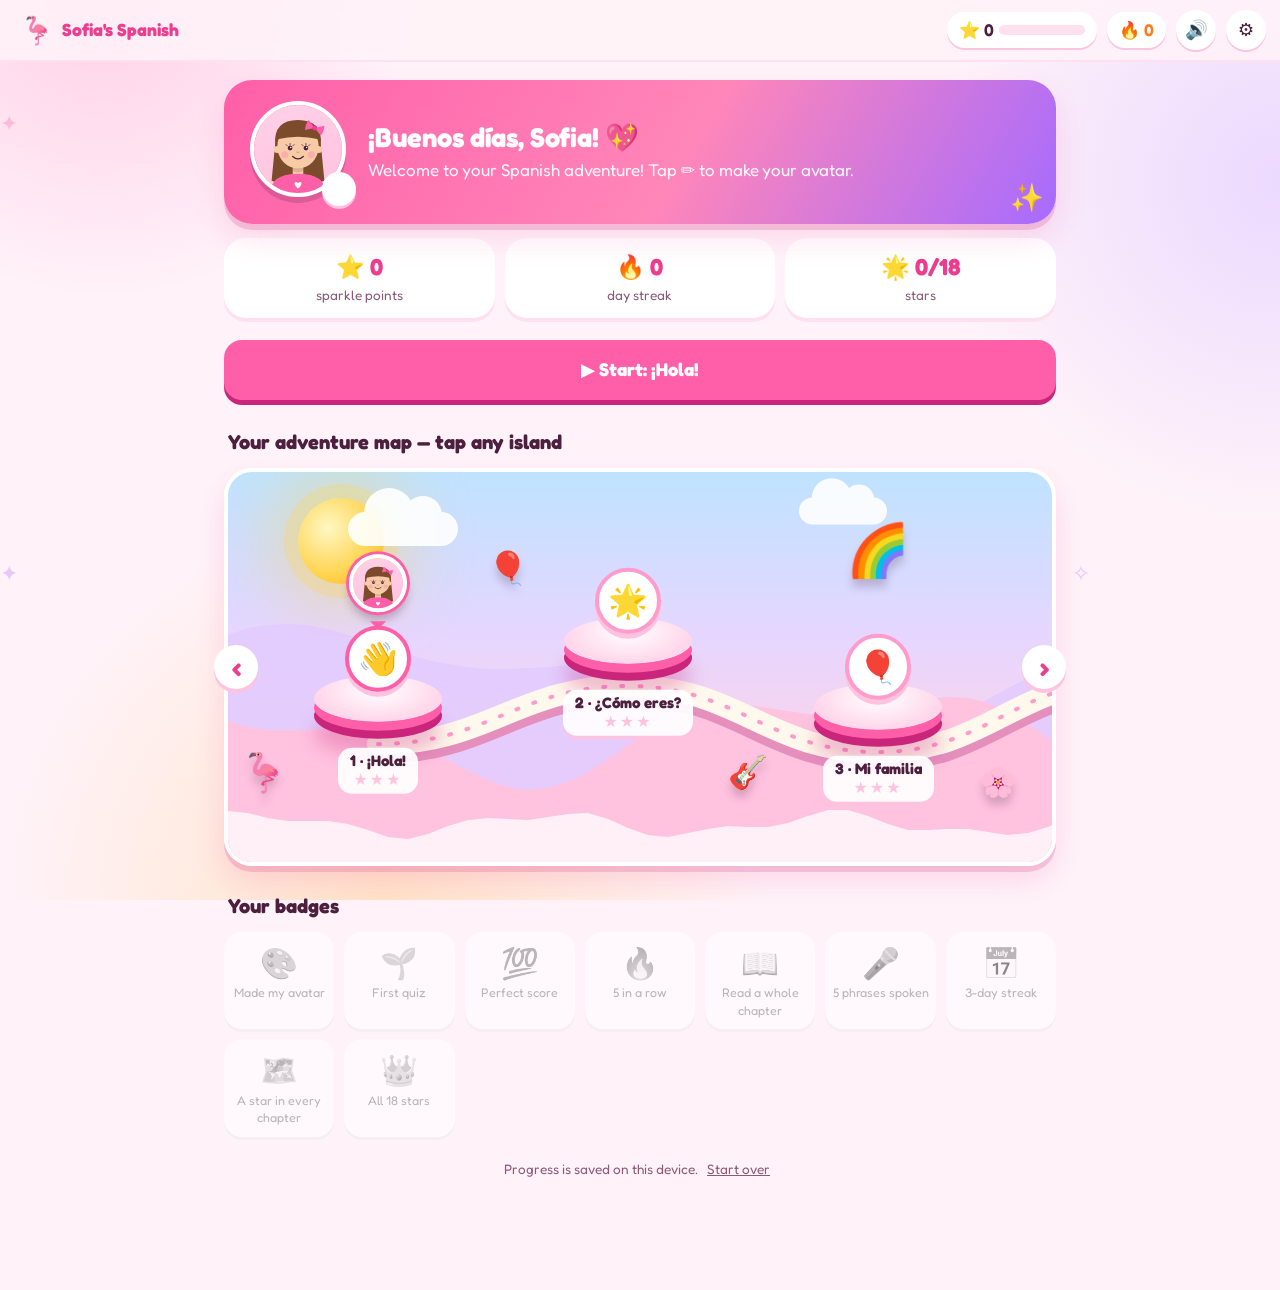
==== site/spanish/index.html @ 5ae1d6ed "Spanish practice app: lessons, quizzes, speaking practice and voice proxy A gamified beginner Spanis" ====
<!doctype html>
<html lang="en">
<head>
<meta charset="utf-8">
<meta name="viewport" content="width=device-width, initial-scale=1, viewport-fit=cover">
<meta name="theme-color" content="#ff5fa8">
<meta name="robots" content="noindex">
<title>Spanish ✨</title>
<link rel="icon" href="data:image/svg+xml,<svg xmlns='http://www.w3.org/2000/svg' viewBox='0 0 100 100'><text y='.9em' font-size='90'>🦩</text></svg>">
<link rel="preconnect" href="https://fonts.googleapis.com">
<link rel="preconnect" href="https://fonts.gstatic.com" crossorigin>
<link href="https://fonts.googleapis.com/css2?family=Fredoka:wght@400;500;600;700&display=swap" rel="stylesheet">
<link rel="stylesheet" href="styles.css?v=6">
</head>
<body>
<div class="bg" aria-hidden="true"></div>
<header id="top"></header>
<main id="app"></main>
<div id="toasts" aria-live="polite"></div>
<canvas id="fx" aria-hidden="true"></canvas>
<script src="profile.php?v=6"></script>
<script src="data.js?v=6"></script>
<script src="avatar.js?v=6"></script>
<script src="app.js?v=6"></script>
</body>
</html>
---- site/spanish/styles.css ----
:root {
  --pink-50: #fff3f9;
  --pink-100: #ffe0ef;
  --pink-200: #ffc2df;
  --pink-300: #ff9ccb;
  --pink-500: #ff5fa8;
  --pink-600: #ec3d8f;
  --pink-700: #c9257a;
  --purple: #a66bff;
  --ink: #4b1f3d;
  --ink-soft: #8a5a78;
  --green: #22b981;
  --green-bg: #dcfaee;
  --amber: #ffb020;
  --amber-bg: #fff3d6;
  --yellow: #ffd34e;
  --white: #fff;
  --shadow: 0 6px 0 rgba(201, 37, 122, .18), 0 14px 30px rgba(236, 61, 143, .16);
  --r: 22px;
}

* { box-sizing: border-box; -webkit-tap-highlight-color: transparent; }
html, body { margin: 0; }
body {
  font-family: 'Fredoka', 'Trebuchet MS', system-ui, sans-serif;
  color: var(--ink);
  background: var(--pink-50);
  min-height: 100vh;
  font-size: 17px;
  line-height: 1.4;
  overflow-x: hidden;
}
button { font: inherit; color: inherit; cursor: pointer; border: 0; background: none; }
h1, h2, h3, p { margin: 0; }

/* dreamy pink background */
.bg {
  position: fixed; inset: 0; z-index: -1;
  background:
    radial-gradient(40vmax 40vmax at 8% 0%, #ffd0e8 0%, transparent 60%),
    radial-gradient(45vmax 45vmax at 100% 20%, #ecd9ff 0%, transparent 60%),
    radial-gradient(50vmax 50vmax at 30% 100%, #ffe3c9 0%, transparent 60%),
    var(--pink-50);
}
.bg::before, .bg::after {
  content: '✦  ✧     ✦        ✧   ✦'; position: absolute; left: 0; right: 0; top: 12%;
  font-size: 22px; color: var(--pink-300); letter-spacing: 9vw; white-space: nowrap; opacity: .55;
  animation: twinkle 4s ease-in-out infinite;
}
.bg::after { top: 62%; color: var(--purple); opacity: .3; animation-delay: 2s; letter-spacing: 13vw; }
@keyframes twinkle { 50% { opacity: .15; transform: translateY(8px) scale(.96); } }

#fx { position: fixed; inset: 0; width: 100%; height: 100%; pointer-events: none; z-index: 50; }

/* header */
#top {
  position: sticky; top: 0; z-index: 20;
  display: flex; align-items: center; gap: 10px;
  padding: 10px max(14px, env(safe-area-inset-left));
  background: rgba(255, 243, 249, .86); backdrop-filter: blur(10px);
  border-bottom: 2px solid var(--pink-100);
}
.brand { display: flex; align-items: center; gap: 8px; font-weight: 700; font-size: 1.1rem; color: var(--pink-600); margin-right: auto; }
.brand .logo { font-size: 1.7rem; animation: bob 3s ease-in-out infinite; }
@keyframes bob { 50% { transform: translateY(-4px) rotate(-6deg); } }
.pill {
  display: flex; align-items: center; gap: 5px; padding: 6px 12px; border-radius: 999px;
  background: var(--white); font-weight: 600; box-shadow: 0 2px 0 var(--pink-200); white-space: nowrap;
}
.pill.flame { color: #ff7a1a; }
.pill.icon { width: 40px; height: 40px; justify-content: center; padding: 0; font-size: 1.15rem; }
.xpbar { width: 86px; height: 10px; background: var(--pink-100); border-radius: 99px; overflow: hidden; }
.xpbar i { display: block; height: 100%; background: linear-gradient(90deg, var(--pink-500), var(--purple)); border-radius: 99px; transition: width .6s cubic-bezier(.2, 1.4, .4, 1); }
@media (max-width: 520px) { .brand span.name { display: none; } .xpbar { width: 54px; } }

main { max-width: 860px; margin: 0 auto; padding: 18px 14px 110px; }
.view { animation: rise .35s ease both; }
@keyframes rise { from { opacity: 0; transform: translateY(14px); } }

/* buttons */
.btn {
  display: inline-flex; align-items: center; justify-content: center; gap: 8px;
  padding: 14px 24px; border-radius: 18px; font-weight: 700; font-size: 1.05rem;
  background: var(--pink-500); color: var(--white);
  box-shadow: 0 5px 0 var(--pink-700); transition: transform .08s, box-shadow .08s, filter .15s;
}
.btn:hover { filter: brightness(1.06); }
.btn:active { transform: translateY(4px); box-shadow: 0 1px 0 var(--pink-700); }
.btn[disabled] { background: var(--pink-200); box-shadow: 0 5px 0 var(--pink-300); cursor: not-allowed; }
.btn.ghost { background: var(--white); color: var(--pink-600); box-shadow: 0 5px 0 var(--pink-200); }
.btn.big { width: 100%; padding: 17px; font-size: 1.15rem; }
.back { font-weight: 600; color: var(--pink-600); padding: 8px 4px; }

/* home */
.hero {
  display: flex; align-items: center; gap: 16px; padding: 20px; border-radius: 28px; color: var(--white);
  background: linear-gradient(120deg, var(--pink-500), #ff86b9 55%, var(--purple));
  box-shadow: var(--shadow); position: relative; overflow: hidden;
}
.hero::after { content: '✨'; position: absolute; right: 12px; bottom: 8px; font-size: 1.7rem; animation: twinkle 2.4s infinite; }
.hero .mascot { font-size: 4.2rem; animation: bob 3s ease-in-out infinite; flex: none; }
.hero h1 { font-size: 1.7rem; line-height: 1.15; }
.hero p { opacity: .95; margin-top: 4px; }
.stats { display: grid; grid-template-columns: repeat(3, 1fr); gap: 10px; margin: 14px 0 22px; }
.stat { background: var(--white); border-radius: var(--r); padding: 12px; text-align: center; box-shadow: 0 4px 0 var(--pink-100); }
.stat b { display: block; font-size: 1.45rem; color: var(--pink-600); }
.stat span { font-size: .85rem; color: var(--ink-soft); }
h2.sec { font-size: 1.25rem; margin: 6px 4px 12px; }

.chapters { display: grid; grid-template-columns: repeat(auto-fill, minmax(240px, 1fr)); gap: 14px; }
.chap {
  text-align: left; background: var(--white); border-radius: 26px; padding: 16px; box-shadow: var(--shadow);
  display: grid; grid-template-columns: auto 1fr; gap: 4px 14px; align-items: center;
  transition: transform .15s; position: relative;
}
.chap:hover { transform: translateY(-4px) rotate(-.6deg); }
.chap .em {
  grid-row: span 2; width: 62px; height: 62px; border-radius: 20px; display: grid; place-items: center; font-size: 2rem;
  background: linear-gradient(140deg, var(--pink-100), #f0e2ff);
}
.chap .num { font-size: .78rem; font-weight: 700; color: var(--pink-500); text-transform: uppercase; letter-spacing: .06em; }
.chap h3 { font-size: 1.2rem; line-height: 1.15; }
.chap .sub { grid-column: 1 / -1; color: var(--ink-soft); font-size: .92rem; margin-top: 6px; }
.chap .meta { grid-column: 1 / -1; display: flex; align-items: center; gap: 10px; margin-top: 8px; }
.stars { letter-spacing: 2px; font-size: 1.15rem; color: var(--pink-200); }
.stars .on { color: var(--yellow); text-shadow: 0 1px 0 #d99a00; }
.prog { flex: 1; height: 9px; background: var(--pink-100); border-radius: 99px; overflow: hidden; }
.prog i { display: block; height: 100%; background: linear-gradient(90deg, var(--pink-300), var(--pink-500)); border-radius: 99px; }
.chap .done { position: absolute; top: -8px; right: -6px; font-size: 1.6rem; transform: rotate(14deg); }

.badges { display: grid; grid-template-columns: repeat(auto-fill, minmax(96px, 1fr)); gap: 10px; margin-top: 10px; }
.badge { background: var(--white); border-radius: 18px; padding: 10px 6px; text-align: center; font-size: .78rem; color: var(--ink-soft); box-shadow: 0 3px 0 var(--pink-100); }
.badge b { display: block; font-size: 1.9rem; }
.badge.locked { opacity: .45; filter: grayscale(1); }
.note { margin-top: 22px; font-size: .85rem; color: var(--ink-soft); text-align: center; }
.note button { text-decoration: underline; color: inherit; }

/* chapter */
.chead { display: flex; align-items: center; gap: 12px; margin: 4px 0 14px; }
.chead .em { font-size: 2.4rem; }
.chead h1 { font-size: 1.6rem; line-height: 1.1; }
.chead p { color: var(--ink-soft); }
.tabs { display: grid; grid-template-columns: repeat(3, 1fr); gap: 8px; background: var(--white); padding: 6px; border-radius: 20px; box-shadow: 0 4px 0 var(--pink-100); margin-bottom: 16px; }
.tab { padding: 11px 6px; border-radius: 15px; font-weight: 700; color: var(--ink-soft); }
.tab.on { background: var(--pink-500); color: var(--white); box-shadow: 0 3px 0 var(--pink-700); }

.card { background: var(--white); border-radius: 28px; padding: 20px; box-shadow: var(--shadow); }
.lcard h2 { font-size: 1.4rem; display: flex; align-items: center; gap: 10px; }
.lcard h2 .ic { font-size: 1.8rem; }
.lcard > p { margin: 8px 0 14px; color: var(--ink-soft); font-size: 1.05rem; }
.lcard b { color: var(--pink-600); }
.items { display: grid; gap: 10px; }
.items.grid { grid-template-columns: repeat(auto-fill, minmax(118px, 1fr)); }
.item {
  display: flex; align-items: center; gap: 12px; text-align: left; width: 100%;
  background: var(--pink-50); border: 2px solid var(--pink-100); border-radius: 18px; padding: 11px 14px;
  transition: transform .12s, border-color .12s, background .12s;
}
.item:hover { border-color: var(--pink-300); transform: scale(1.015); }
.item.playing { background: var(--pink-100); border-color: var(--pink-500); animation: pulse .7s ease infinite; }
@keyframes pulse { 50% { transform: scale(1.03); } }
.item .e { font-size: 1.6rem; flex: none; }
.item .es { font-weight: 700; font-size: 1.15rem; color: var(--pink-700); }
.item .en { font-size: .92rem; color: var(--ink-soft); }
.item .spk { margin-left: auto; opacity: .55; flex: none; }
.items.grid .item { flex-direction: column; gap: 2px; text-align: center; padding: 10px 6px; }
.items.grid .item .spk { display: none; }
.tip { margin-top: 14px; background: var(--amber-bg); border-radius: 16px; padding: 12px 14px; font-size: .97rem; }
.tip::before { content: '💡 '; }
.lnav { display: flex; align-items: center; gap: 12px; margin-top: 16px; }
.dots { display: flex; gap: 6px; margin: 0 auto; }
.dots i { width: 10px; height: 10px; border-radius: 50%; background: var(--pink-200); transition: all .2s; }
.dots i.on { background: var(--pink-500); width: 24px; border-radius: 6px; }

.center { text-align: center; }
.intro .big-em { font-size: 4.5rem; animation: bob 3s ease-in-out infinite; }
.intro h2 { font-size: 1.5rem; margin: 6px 0; }
.intro p { color: var(--ink-soft); margin-bottom: 16px; }
.intro .stars { font-size: 2.2rem; margin-bottom: 10px; }

/* speak */
.sp { display: grid; grid-template-columns: 1fr auto; gap: 6px 12px; align-items: center; margin-bottom: 12px; padding: 16px; }
.sp .es { font-weight: 700; font-size: 1.25rem; color: var(--pink-700); }
.sp .en { color: var(--ink-soft); font-size: .95rem; }
.sp .acts { display: flex; gap: 8px; }
.round {
  width: 54px; height: 54px; border-radius: 50%; display: grid; place-items: center; font-size: 1.45rem;
  background: var(--pink-100); box-shadow: 0 4px 0 var(--pink-200); transition: transform .08s, box-shadow .08s;
}
.round:active { transform: translateY(3px); box-shadow: 0 1px 0 var(--pink-200); }
.round.mic { background: var(--pink-500); box-shadow: 0 4px 0 var(--pink-700); }
.round.rec { background: #ff3b5c; animation: ring 1s ease infinite; }
.round.busy { animation: spin 1s linear infinite; }
@keyframes ring { 0% { box-shadow: 0 0 0 0 rgba(255, 59, 92, .6); } 100% { box-shadow: 0 0 0 18px rgba(255, 59, 92, 0); } }
@keyframes spin { to { transform: rotate(360deg); } }
.sp .res { grid-column: 1 / -1; border-radius: 16px; padding: 10px 14px; font-size: .97rem; animation: rise .3s ease both; }
.sp .res.good { background: var(--green-bg); }
.sp .res.mid { background: var(--amber-bg); }
.sp .res b { font-size: 1.1rem; }
.sp .best { font-size: .85rem; font-weight: 700; color: var(--green); }

/* quiz */
.qtop { display: flex; align-items: center; gap: 12px; margin-bottom: 16px; }
.qtop .x { font-size: 1.4rem; color: var(--ink-soft); width: 40px; height: 40px; }
.qbar { flex: 1; height: 16px; background: var(--white); border-radius: 99px; overflow: hidden; box-shadow: inset 0 2px 0 var(--pink-100); }
.qbar i { display: block; height: 100%; background: linear-gradient(90deg, var(--pink-500), var(--purple)); border-radius: 99px; transition: width .5s cubic-bezier(.2, 1.4, .4, 1); }
.combo { font-weight: 700; color: #ff7a1a; min-width: 48px; text-align: right; }
.combo.pop { animation: pop .4s; }
@keyframes pop { 40% { transform: scale(1.5) rotate(-8deg); } }
.q h2 { font-size: 1.25rem; color: var(--ink-soft); font-weight: 600; }
.q .bigword { display: flex; align-items: center; gap: 12px; font-size: clamp(1.6rem, 6vw, 2.3rem); font-weight: 700; color: var(--pink-700); margin: 10px 0 18px; line-height: 1.2; }
.q .hint { color: var(--ink-soft); margin: -10px 0 16px; }
.q .blank { display: inline-block; min-width: 70px; border-bottom: 4px dashed var(--pink-300); text-align: center; color: var(--green); }
.listenbtn { width: 96px; height: 96px; border-radius: 30px; font-size: 2.6rem; background: var(--pink-500); box-shadow: 0 6px 0 var(--pink-700); margin: 14px 0 20px; }
.listenbtn:active { transform: translateY(4px); box-shadow: 0 2px 0 var(--pink-700); }
.opts { display: grid; grid-template-columns: repeat(2, 1fr); gap: 10px; }
@media (max-width: 480px) { .opts.long { grid-template-columns: 1fr; } }
.opt {
  background: var(--white); border: 3px solid var(--pink-100); border-radius: 18px; padding: 15px 10px;
  font-weight: 600; font-size: 1.08rem; box-shadow: 0 4px 0 var(--pink-100); transition: transform .08s, border-color .12s;
}
.opt:hover { border-color: var(--pink-300); }
.opt:active { transform: translateY(3px); }
.opt.right { background: var(--green-bg); border-color: var(--green); box-shadow: 0 4px 0 var(--green); animation: pop .4s; }
.opt.wrong { background: var(--amber-bg); border-color: var(--amber); box-shadow: 0 4px 0 var(--amber); animation: shake .4s; }
.opt.sel { border-color: var(--pink-500); background: var(--pink-100); }
.opt.gone { visibility: hidden; }
@keyframes shake { 25% { transform: translateX(-7px); } 75% { transform: translateX(7px); } }
.locked .opt, .locked .tile { pointer-events: none; }
.match { display: grid; grid-template-columns: 1fr 1fr; gap: 10px; }
.line { min-height: 64px; border-bottom: 3px dashed var(--pink-200); display: flex; flex-wrap: wrap; gap: 8px; padding: 8px 0 12px; margin-bottom: 16px; align-items: center; }
.bank { display: flex; flex-wrap: wrap; gap: 8px; margin-bottom: 18px; }
.tile { background: var(--white); border: 3px solid var(--pink-200); border-radius: 14px; padding: 9px 14px; font-weight: 700; font-size: 1.1rem; box-shadow: 0 4px 0 var(--pink-200); animation: rise .2s ease both; }
.tile.used { opacity: .25; pointer-events: none; }

.fb {
  position: fixed; left: 0; right: 0; bottom: 0; z-index: 30; padding: 16px max(16px, env(safe-area-inset-left)) calc(16px + env(safe-area-inset-bottom));
  animation: slideup .3s cubic-bezier(.2, 1.3, .4, 1) both;
}
.fb.good { background: var(--green-bg); border-top: 3px solid var(--green); }
.fb.oops { background: var(--amber-bg); border-top: 3px solid var(--amber); }
.fb .in { max-width: 832px; margin: 0 auto; display: flex; align-items: center; gap: 14px; flex-wrap: wrap; }
.fb h3 { font-size: 1.25rem; }
.fb p { font-size: 1rem; }
.fb .txt { flex: 1; min-width: 200px; }
.fb.good .btn { background: var(--green); box-shadow: 0 5px 0 #14855c; }
.fb.oops .btn { background: var(--amber); box-shadow: 0 5px 0 #c98200; }
@keyframes slideup { from { transform: translateY(100%); } }

/* results */
.result .stars { font-size: 3.6rem; letter-spacing: 6px; }
.result .stars span { display: inline-block; }
.result .stars .on { animation: starin .6s cubic-bezier(.2, 1.6, .4, 1) both; }
.result .stars .on:nth-child(2) { animation-delay: .25s; }
.result .stars .on:nth-child(3) { animation-delay: .5s; }
@keyframes starin { from { transform: scale(0) rotate(-180deg); } }
.result h1 { font-size: 1.9rem; margin: 8px 0; color: var(--pink-600); }
.result .row { display: flex; gap: 10px; justify-content: center; margin: 16px 0 20px; flex-wrap: wrap; }
.result .chip { background: var(--pink-50); border-radius: 16px; padding: 10px 18px; font-weight: 700; }
.result .btns { display: grid; gap: 12px; }

/* toasts */
#toasts { position: fixed; top: 74px; left: 0; right: 0; z-index: 60; display: grid; justify-items: center; gap: 8px; pointer-events: none; }
.toast {
  background: var(--white); border: 3px solid var(--pink-300); border-radius: 999px; padding: 10px 22px; font-weight: 700; font-size: 1.1rem;
  color: var(--pink-600); box-shadow: var(--shadow); animation: toast 2.6s ease both; max-width: 92vw; text-align: center;
}
@keyframes toast { 0% { opacity: 0; transform: translateY(-20px) scale(.8); } 12% { opacity: 1; transform: none; } 85% { opacity: 1; } 100% { opacity: 0; transform: translateY(-14px); } }

@media (prefers-reduced-motion: reduce) {
  *, *::before, *::after { animation-duration: .01ms !important; animation-iteration-count: 1 !important; transition-duration: .01ms !important; }
}

/* avatar */
.av { display: inline-block; width: 64px; height: 64px; border-radius: 50%; overflow: hidden; flex: none; line-height: 0; }
.av svg { width: 100%; height: 100%; display: block; }
.hero .me { position: relative; flex: none; animation: bob 3s ease-in-out infinite; }
.hero .me .av { width: 96px; height: 96px; border: 4px solid var(--white); box-shadow: 0 6px 0 rgba(75, 31, 61, .2); }
.hero .me .pencil { position: absolute; right: -4px; bottom: -2px; width: 34px; height: 34px; border-radius: 50%; background: var(--white); display: grid; place-items: center; font-size: 1rem; box-shadow: 0 3px 0 var(--pink-200); }
.avb { text-align: center; }
.avb h1 { color: var(--pink-600); font-size: 1.7rem; }
.avb > p { color: var(--ink-soft); }
.av.big { width: 190px; height: 190px; margin: 14px auto; border: 6px solid var(--white); box-shadow: 0 0 0 4px var(--pink-300), var(--shadow); }
.avtabs { display: flex; flex-wrap: wrap; justify-content: center; gap: 8px; padding: 4px 2px 10px; }
.avtab { flex: none; padding: 8px 14px; border-radius: 16px; background: var(--pink-50); border: 2px solid var(--pink-100); display: grid; line-height: 1.15; }
.avtab b { color: var(--pink-700); }
.avtab small { color: var(--ink-soft); font-size: .75rem; }
.avtab.on { background: var(--pink-500); border-color: var(--pink-700); }
.avtab.on b, .avtab.on small { color: var(--white); }
.avgrid { display: grid; grid-template-columns: repeat(auto-fill, minmax(78px, 1fr)); gap: 10px; margin-top: 6px; min-height: 96px; }
.avopt { position: relative; aspect-ratio: 1; border-radius: 20px; border: 3px solid var(--pink-100); background: var(--pink-50); display: grid; place-items: center; padding: 6px; transition: transform .1s; }
.avopt:hover { transform: scale(1.05); }
.avopt.on { border-color: var(--pink-500); background: var(--pink-100); box-shadow: 0 4px 0 var(--pink-300); }
.avopt .av { width: 100%; height: 100%; }
.avopt .sw { width: 74%; height: 74%; border-radius: 50%; border: 3px solid var(--white); box-shadow: 0 2px 6px rgba(75, 31, 61, .25); }
.avgrid.bg .sw { border-radius: 16px; }
.avopt.locked { cursor: not-allowed; }
.avopt.locked .av { filter: grayscale(1); opacity: .45; }
.avopt .lock { position: absolute; inset: auto 0 6px; font-size: .78rem; font-weight: 700; color: var(--ink); }
.hintline { font-size: .85rem; color: var(--ink-soft); margin-top: 10px; }
.avbtns { display: flex; gap: 12px; justify-content: center; margin-top: 14px; flex-wrap: wrap; }

/* level map */
.mapwrap { position: relative; }
.map { overflow-x: auto; overflow-y: hidden; border-radius: 28px; box-shadow: var(--shadow); border: 4px solid var(--white);
  background: linear-gradient(180deg, #bfe3ff 0%, #e6d6ff 42%, #ffd3e6 78%, #ffe9d2 100%); scrollbar-width: none; -webkit-overflow-scrolling: touch; }
.map::-webkit-scrollbar { display: none; }
.world { position: relative; overflow: hidden; --sx: 0; }
.layer { position: absolute; inset: 0; pointer-events: none; }
.layer svg { width: 100%; height: 100%; display: block; }
.layer.far { transform: translateX(calc(var(--sx) * .55px)); opacity: .9; }
.layer.near { transform: translateX(calc(var(--sx) * .3px)); }
.layer.sea { opacity: .75; }
.layer.sun { inset: 26px auto auto 70px; width: 86px; height: 86px; border-radius: 50%; background: radial-gradient(circle at 35% 35%, #fff7c2, #ffd34e 60%, #ffb020);
  box-shadow: 0 0 0 14px rgba(255, 211, 78, .25), 0 0 60px 30px rgba(255, 211, 78, .35); transform: translateX(calc(var(--sx) * .85px)); }
.cloud { position: absolute; width: 110px; height: 34px; border-radius: 40px; background: var(--white); opacity: .9; animation: drift 9s ease-in-out infinite alternate; }
.cloud::before, .cloud::after { content: ''; position: absolute; background: var(--white); border-radius: 50%; }
.cloud::before { width: 50px; height: 50px; left: 16px; top: -24px; }
.cloud::after { width: 38px; height: 38px; left: 56px; top: -16px; }
@keyframes drift { to { margin-left: 46px; } }
.decor { position: absolute; transform: translate(-50%, -50%); filter: drop-shadow(0 8px 4px rgba(75, 31, 61, .22)); animation: float 4s ease-in-out infinite; pointer-events: none; line-height: 1; }
.decor:nth-of-type(odd) { animation-delay: 1.5s; }
.node { position: absolute; transform: translate(-50%, -50%); width: 170px; display: grid; justify-items: center; }
.node .bubble { position: relative; z-index: 2; width: 66px; height: 66px; border-radius: 50%; background: var(--white); border: 4px solid var(--pink-300); display: grid; place-items: center;
  font-size: 2rem; box-shadow: 0 5px 0 var(--pink-200); transition: transform .15s; }
.node .bubble i { position: absolute; top: -20px; right: -12px; font-size: 1.5rem; font-style: normal; transform: rotate(18deg); }
.node:hover .bubble { transform: translateY(-6px) scale(1.08); }
.node.cur .bubble { border-color: var(--pink-500); animation: glow 1.6s ease-in-out infinite; }
@keyframes glow { 50% { box-shadow: 0 5px 0 var(--pink-200), 0 0 0 10px rgba(255, 95, 168, .25); } }
/* the island: light top face, darker rim below = 2.5D */
.node .plat { width: 128px; height: 46px; margin-top: -16px; border-radius: 50%; background: radial-gradient(ellipse at 50% 30%, #ffffff, #ffd6ea 70%);
  box-shadow: 0 9px 0 var(--pink-500), 0 17px 0 var(--pink-700), 0 34px 18px rgba(201, 37, 122, .28); }
.node.done .plat { background: radial-gradient(ellipse at 50% 30%, #fffbe0, #ffe58a 70%); box-shadow: 0 9px 0 #ffb020, 0 17px 0 #d98c00, 0 34px 18px rgba(217, 140, 0, .3); }
.node .lbl { margin-top: 26px; background: rgba(255, 255, 255, .92); border-radius: 14px; padding: 4px 12px 5px; display: grid; justify-items: center; line-height: 1.2; box-shadow: 0 3px 0 var(--pink-200); }
.node .lbl b { font-size: .95rem; white-space: nowrap; }
.node .lbl .stars { font-size: 1rem; }
.node.goal .castle { font-size: 4.6rem; line-height: 1; z-index: 2; filter: drop-shadow(0 6px 0 rgba(75, 31, 61, .18)); margin-bottom: -6px; }
.node.goal .plat { width: 170px; height: 56px; }
.node.goal .lbl span { font-size: .85rem; font-weight: 600; color: var(--ink-soft); }
.marker { position: absolute; z-index: 5; transform: translate(-50%, calc(-100% - 92px)); transition: left .55s cubic-bezier(.4, 1.4, .5, 1), top .55s cubic-bezier(.4, 1.4, .5, 1); pointer-events: none; animation: float 1.8s ease-in-out infinite; }
.marker .av { width: 58px; height: 58px; border: 4px solid var(--white); box-shadow: 0 0 0 3px var(--pink-500), 0 8px 10px rgba(75, 31, 61, .3); }
.marker::after { content: ''; position: absolute; left: 50%; bottom: -11px; margin-left: -8px; border: 8px solid transparent; border-top-color: var(--pink-500); border-bottom: 0; }
.mapbtn { position: absolute; top: 50%; margin-top: -22px; width: 44px; height: 44px; border-radius: 50%; background: var(--white); color: var(--pink-600); font-size: 1.6rem; font-weight: 700; line-height: 1; box-shadow: 0 4px 0 var(--pink-200); }
.mapbtn.l { left: -10px; }
.mapbtn.r { right: -10px; }
@media (hover: none) { .mapbtn { display: none; } }
@keyframes float { 50% { translate: 0 -7px; } }

/* settings popup */
.modal { position: fixed; inset: 0; z-index: 70; background: rgba(75, 31, 61, .45); backdrop-filter: blur(3px); display: grid; place-items: center; padding: 14px; animation: fade .2s ease both; }
@keyframes fade { from { opacity: 0; } }
.sheet { width: min(560px, 100%); max-height: calc(100vh - 28px); overflow-y: auto; background: var(--white); border-radius: 28px; padding: 18px 18px 20px; box-shadow: var(--shadow); animation: rise .3s cubic-bezier(.2, 1.3, .4, 1) both; }
.sheethead { display: flex; align-items: center; justify-content: space-between; }
.sheethead h2 { font-size: 1.5rem; color: var(--pink-600); }
.sheethead .x { width: 40px; height: 40px; border-radius: 50%; background: var(--pink-50); font-size: 1.1rem; color: var(--ink-soft); }
.sheet h3 { font-size: 1.15rem; margin-top: 16px; }
.sheet h3 + p { color: var(--ink-soft); font-size: .92rem; margin-bottom: 8px; }
.choices { display: grid; gap: 8px; }
.choice { display: flex; align-items: stretch; gap: 8px; }
.choice .pick { flex: 1; display: flex; align-items: center; gap: 12px; text-align: left; padding: 10px 12px; border-radius: 16px; border: 3px solid var(--pink-100); background: var(--pink-50); }
.choice .pick b { display: block; }
.choice .pick small { color: var(--ink-soft); font-size: .82rem; line-height: 1.25; display: block; }
.choice .dot { flex: none; width: 22px; height: 22px; border-radius: 50%; border: 3px solid var(--pink-300); background: var(--white); }
.choice.on .pick { border-color: var(--pink-500); background: var(--pink-100); }
.choice.on .dot { border-color: var(--pink-500); background: radial-gradient(circle, var(--pink-500) 0 45%, var(--white) 50%); }
.choice.off .pick { opacity: .5; cursor: not-allowed; }
.choice .try { flex: none; width: 52px; border-radius: 16px; background: var(--pink-500); color: var(--white); font-size: 1.1rem; box-shadow: 0 4px 0 var(--pink-700); }
.choice .try:active { transform: translateY(3px); box-shadow: 0 1px 0 var(--pink-700); }
.sheet .btn.big { margin-top: 12px; }
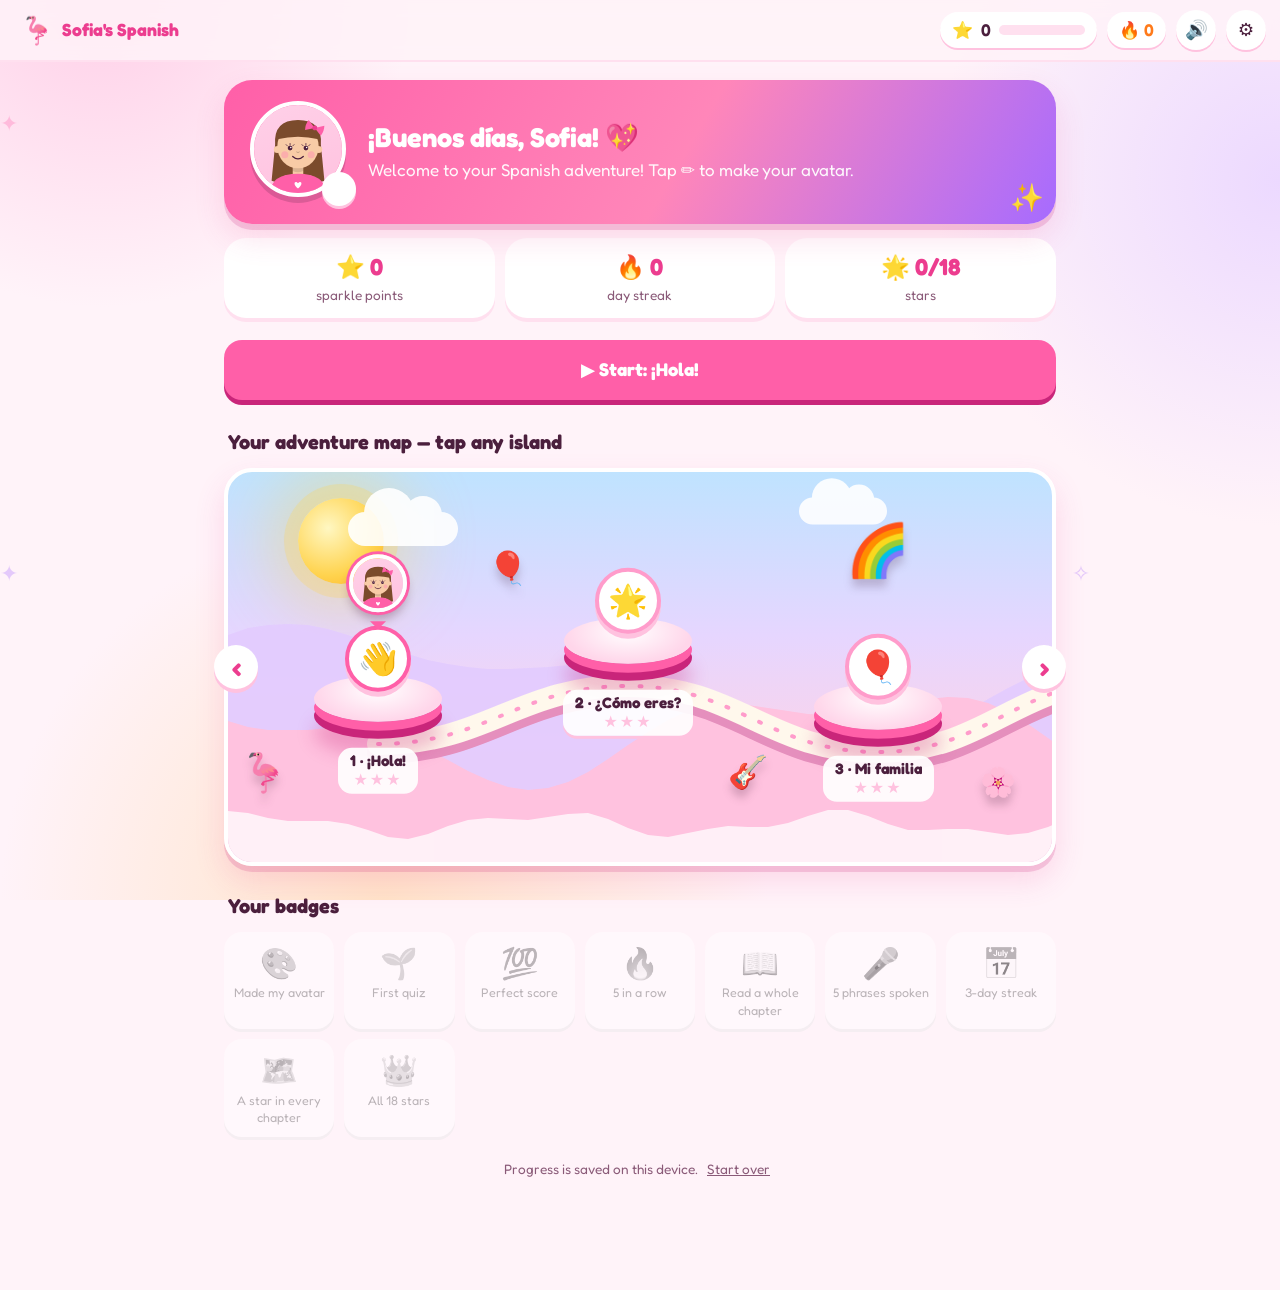
==== commit a79f003b: "Vary praise, animate points, lock answered questions - Praise: mostly short cheers, the learner's na" ====
--- a/site/spanish/index.html
+++ b/site/spanish/index.html
@@ -10,7 +10,7 @@
 <link rel="preconnect" href="https://fonts.googleapis.com">
 <link rel="preconnect" href="https://fonts.gstatic.com" crossorigin>
 <link href="https://fonts.googleapis.com/css2?family=Fredoka:wght@400;500;600;700&display=swap" rel="stylesheet">
-<link rel="stylesheet" href="styles.css?v=6">
+<link rel="stylesheet" href="styles.css?v=9">
 </head>
 <body>
 <div class="bg" aria-hidden="true"></div>
@@ -18,9 +18,9 @@
 <main id="app"></main>
 <div id="toasts" aria-live="polite"></div>
 <canvas id="fx" aria-hidden="true"></canvas>
-<script src="profile.php?v=6"></script>
-<script src="data.js?v=6"></script>
-<script src="avatar.js?v=6"></script>
-<script src="app.js?v=6"></script>
+<script src="profile.php?v=9"></script>
+<script src="data.js?v=9"></script>
+<script src="avatar.js?v=9"></script>
+<script src="app.js?v=9"></script>
 </body>
 </html>
--- a/site/spanish/styles.css
+++ b/site/spanish/styles.css
@@ -367,3 +367,22 @@
 .choice .try { flex: none; width: 52px; border-radius: 16px; background: var(--pink-500); color: var(--white); font-size: 1.1rem; box-shadow: 0 4px 0 var(--pink-700); }
 .choice .try:active { transform: translateY(3px); box-shadow: 0 1px 0 var(--pink-700); }
 .sheet .btn.big { margin-top: 12px; }
+
+/* points: "+10" floating up from the tap, then the top star and bar celebrate */
+.pts { position: fixed; z-index: 65; pointer-events: none; transform: translate(-50%, -50%); font-weight: 700; font-size: 2rem; color: var(--yellow);
+  -webkit-text-stroke: 1.5px #c98200; text-shadow: 0 3px 0 #c98200, 0 0 16px rgba(255, 211, 78, .9); animation: ptsup 1.3s cubic-bezier(.2, .8, .3, 1) both; }
+@keyframes ptsup { 0% { opacity: 0; transform: translate(-50%, -50%) scale(.4); } 18% { opacity: 1; transform: translate(-50%, -110%) scale(1.25); }
+  70% { opacity: 1; } 100% { opacity: 0; transform: translate(-50%, -420%) scale(1); } }
+.xpstar { display: inline-block; }
+.xpstar.gain { animation: stargain .9s cubic-bezier(.2, 1.5, .4, 1); }
+@keyframes stargain { 35% { transform: scale(1.9) rotate(200deg); filter: drop-shadow(0 0 8px #ffd34e) drop-shadow(0 0 16px #ffb020); } 100% { transform: scale(1) rotate(360deg); } }
+.xpnum { display: inline-block; font-weight: 600; min-width: 1.6ch; text-align: center; }
+.xpnum.gain { animation: numgain .9s ease; }
+@keyframes numgain { 30% { transform: scale(1.35); color: #e09a00; } }
+.xpbar i { background: linear-gradient(90deg, var(--yellow), var(--pink-500), var(--purple)); transition: width .7s cubic-bezier(.2, 1.3, .4, 1); }
+.pill:has(.xpstar.gain) { box-shadow: 0 2px 0 var(--pink-200), 0 0 0 3px rgba(255, 211, 78, .55); transition: box-shadow .3s; }
+
+/* answered question: everything stays readable, the Check button fades back */
+.opt[disabled], .tile[disabled] { color: inherit; cursor: default; }
+.btn[disabled] { color: var(--white); }
+.locked .btn[disabled] { opacity: .45; transition: opacity .3s; }
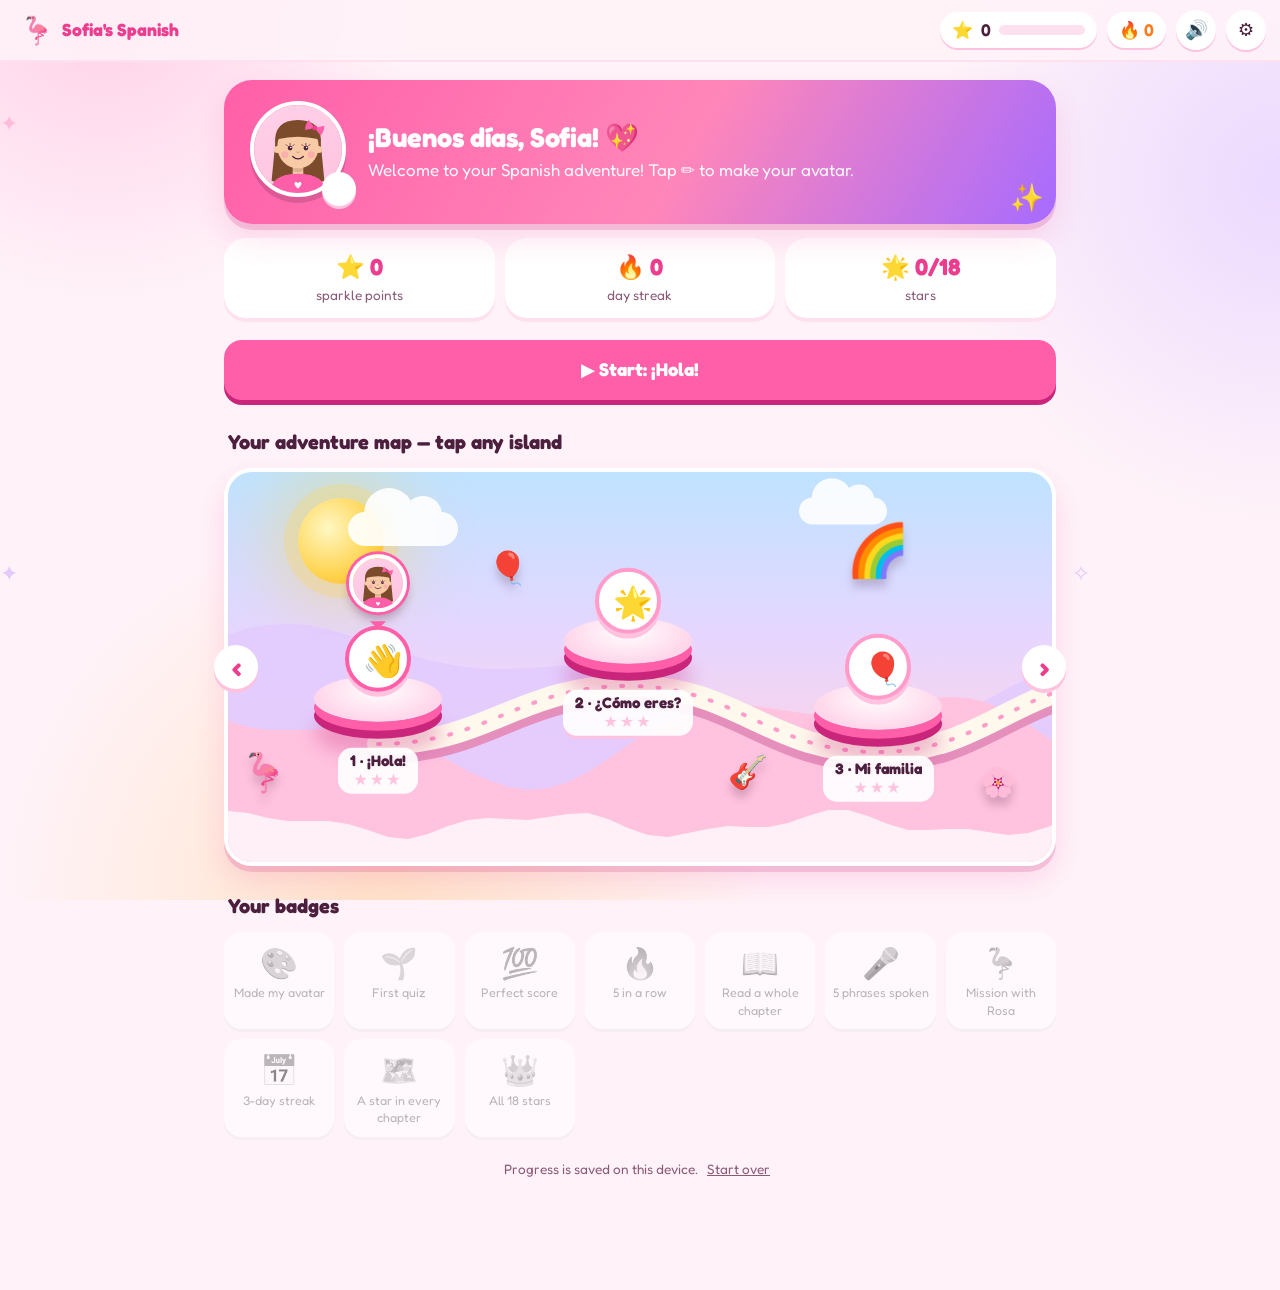
==== commit 6a1ab6fd: "Chat with Rosa: live spoken conversation via Gemini Live - New chat mode with six guided missions, o" ====
--- a/site/spanish/index.html
+++ b/site/spanish/index.html
@@ -10,7 +10,7 @@
 <link rel="preconnect" href="https://fonts.googleapis.com">
 <link rel="preconnect" href="https://fonts.gstatic.com" crossorigin>
 <link href="https://fonts.googleapis.com/css2?family=Fredoka:wght@400;500;600;700&display=swap" rel="stylesheet">
-<link rel="stylesheet" href="styles.css?v=9">
+<link rel="stylesheet" href="styles.css?v=13">
 </head>
 <body>
 <div class="bg" aria-hidden="true"></div>
@@ -18,9 +18,10 @@
 <main id="app"></main>
 <div id="toasts" aria-live="polite"></div>
 <canvas id="fx" aria-hidden="true"></canvas>
-<script src="profile.php?v=9"></script>
-<script src="data.js?v=9"></script>
-<script src="avatar.js?v=9"></script>
-<script src="app.js?v=9"></script>
+<script src="profile.php?v=13"></script>
+<script src="data.js?v=13"></script>
+<script src="avatar.js?v=13"></script>
+<script src="chat.js?v=13"></script>
+<script src="app.js?v=13"></script>
 </body>
 </html>
--- a/site/spanish/styles.css
+++ b/site/spanish/styles.css
@@ -386,3 +386,54 @@
 .opt[disabled], .tile[disabled] { color: inherit; cursor: default; }
 .btn[disabled] { color: var(--white); }
 .locked .btn[disabled] { opacity: .45; transition: opacity .3s; }
+
+/* listening: the ring around the mic follows her voice */
+.round.rec { animation: none; box-shadow: 0 0 0 calc(5px + var(--lvl, 0) * 24px) rgba(255, 59, 92, .32), 0 4px 0 #c4203f; transition: box-shadow .09s linear; }
+.tipline.fresh { animation: rise .35s ease both; }
+
+/* checking her answer: the button stays still and the card itself shimmers */
+.round.busy { animation: none; cursor: progress; }
+.sp.thinking { background: linear-gradient(100deg, #fff 0%, #fff 25%, var(--pink-100) 42%, #f0e2ff 50%, var(--pink-100) 58%, #fff 75%, #fff 100%); background-size: 300% 100%; animation: shimmer 1.3s linear infinite; }
+@keyframes shimmer { from { background-position: 100% 0; } to { background-position: 0% 0; } }
+
+/* chat with Rosa */
+.chatcard { width: 100%; display: flex; align-items: center; gap: 14px; text-align: left; padding: 14px 18px; margin-bottom: 22px; border-radius: 26px; color: var(--white);
+  background: linear-gradient(120deg, var(--purple), #c77dff 55%, var(--pink-500)); box-shadow: 0 6px 0 rgba(120, 60, 200, .35), 0 14px 30px rgba(166, 107, 255, .25); transition: transform .12s; }
+.chatcard:hover { transform: translateY(-3px); }
+.chatcard b { display: block; font-size: 1.25rem; }
+.chatcard small { opacity: .95; font-size: .92rem; }
+.chatcard .go { margin-left: auto; font-size: 1.8rem; }
+.rosa { display: inline-grid; place-items: center; line-height: 1; }
+.rosa.small { font-size: 2.6rem; animation: bob 3s ease-in-out infinite; }
+.rosa.big { font-size: 5.2rem; width: 150px; height: 150px; border-radius: 50%; background: radial-gradient(circle, #fff 0 55%, var(--pink-100) 100%); margin: 0 auto; transition: box-shadow .12s linear; }
+.rosa.talking { animation: rosatalk .5s ease-in-out infinite; box-shadow: 0 0 0 10px rgba(255, 95, 168, .18), 0 0 0 22px rgba(255, 95, 168, .08); }
+@keyframes rosatalk { 50% { transform: scale(1.07) rotate(-4deg); } }
+.missions { display: grid; gap: 10px; }
+.mission { display: flex; align-items: center; gap: 14px; text-align: left; background: var(--white); border-radius: 22px; padding: 12px 16px; box-shadow: var(--shadow); transition: transform .12s; }
+.mission:hover { transform: translateY(-3px); }
+.mission .em { width: 54px; height: 54px; border-radius: 18px; display: grid; place-items: center; font-size: 1.7rem; background: linear-gradient(140deg, var(--pink-100), #f0e2ff); flex: none; }
+.mission small { display: block; color: var(--pink-500); font-weight: 700; text-transform: uppercase; font-size: .72rem; letter-spacing: .06em; }
+.mission b { font-size: 1.15rem; }
+.mission .tick { margin-left: auto; font-size: 1.3rem; color: var(--pink-500); }
+.mission.done { background: #fffbe6; }
+.chattitle { font-weight: 700; font-size: 1.2rem; color: var(--pink-700); }
+.chatstage { text-align: center; padding: 22px 18px 16px; --lvl: 0; }
+.chatstage[data-mode="listen"] .rosa.big { box-shadow: 0 0 0 calc(6px + var(--lvl) * 26px) rgba(47, 196, 141, .28); }
+.chatstatus { font-weight: 700; font-size: 1.15rem; margin-top: 12px; color: var(--pink-700); }
+.chatstage[data-mode="listen"] .chatstatus { color: var(--green); }
+.chattime { height: 6px; background: var(--pink-100); border-radius: 99px; overflow: hidden; margin-top: 14px; }
+.chattime i { display: block; height: 100%; width: 100%; background: linear-gradient(90deg, var(--pink-300), var(--purple)); transition: width 1s linear; }
+.chatstage[data-mode="end"] .chattime, .chatstage[data-mode="end"] .chatstatus { display: none; }
+.chatstage h2 { font-size: 1.5rem; color: var(--pink-600); margin-top: 8px; }
+.chatstage p { color: var(--ink-soft); margin: 6px 0 14px; }
+.chatbtns { display: flex; gap: 10px; justify-content: center; flex-wrap: wrap; }
+.chathints { margin: 12px 0; padding: 14px 16px; }
+.chips { display: flex; flex-wrap: wrap; gap: 8px; margin: 8px 0; }
+.chips .chip { background: var(--pink-50); border: 2px solid var(--pink-100); border-radius: 999px; padding: 5px 12px; font-weight: 600; color: var(--pink-700); }
+.helpwords { font-size: .88rem; color: var(--ink-soft); display: grid; gap: 2px; }
+.chatlog { display: flex; flex-direction: column; gap: 8px; max-height: 320px; overflow-y: auto; padding: 4px 2px 12px; }
+.bubble { max-width: 82%; padding: 9px 14px; border-radius: 18px; font-size: 1.05rem; animation: rise .25s ease both; }
+.bubble.bot { align-self: flex-start; background: var(--white); border: 2px solid var(--pink-200); border-bottom-left-radius: 6px; }
+.bubble.bot::before { content: '🦩 '; }
+.bubble.me { align-self: flex-end; background: var(--pink-500); color: var(--white); border-bottom-right-radius: 6px; }
+.bubble:empty { display: none; }
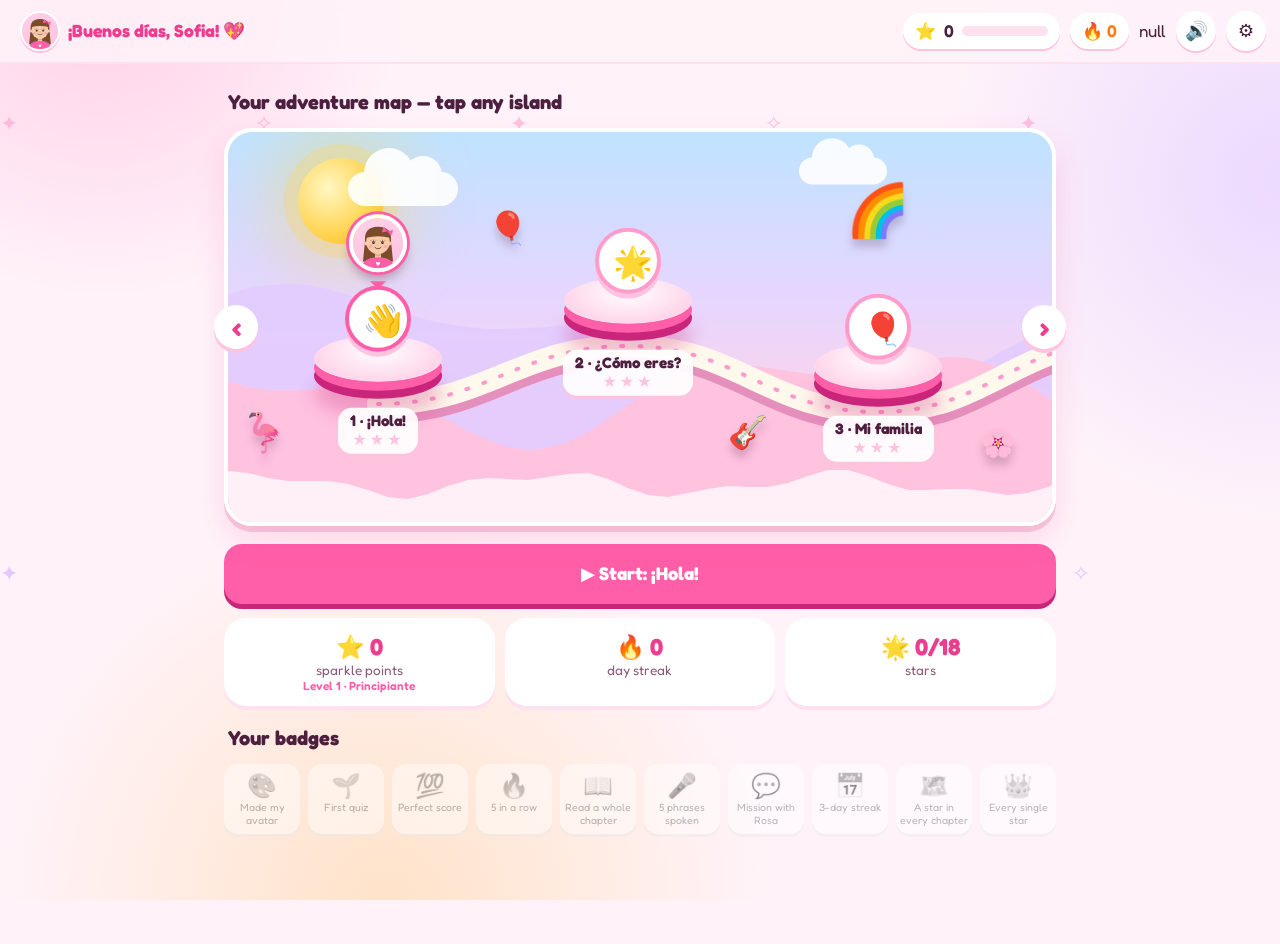
==== commit a1915204: "New home layout, Rosa as a person, Settings with a side menu - Rosa is now a young woman (long dark " ====
--- a/site/spanish/index.html
+++ b/site/spanish/index.html
@@ -6,11 +6,11 @@
 <meta name="theme-color" content="#ff5fa8">
 <meta name="robots" content="noindex">
 <title>Spanish ✨</title>
-<link rel="icon" href="data:image/svg+xml,<svg xmlns='http://www.w3.org/2000/svg' viewBox='0 0 100 100'><text y='.9em' font-size='90'>🦩</text></svg>">
+<link rel="icon" href="data:image/svg+xml,<svg xmlns='http://www.w3.org/2000/svg' viewBox='0 0 100 100'><text y='.9em' font-size='90'>🌺</text></svg>">
 <link rel="preconnect" href="https://fonts.googleapis.com">
 <link rel="preconnect" href="https://fonts.gstatic.com" crossorigin>
 <link href="https://fonts.googleapis.com/css2?family=Fredoka:wght@400;500;600;700&display=swap" rel="stylesheet">
-<link rel="stylesheet" href="styles.css?v=13">
+<link rel="stylesheet" href="styles.css?v=18">
 </head>
 <body>
 <div class="bg" aria-hidden="true"></div>
@@ -18,10 +18,10 @@
 <main id="app"></main>
 <div id="toasts" aria-live="polite"></div>
 <canvas id="fx" aria-hidden="true"></canvas>
-<script src="profile.php?v=13"></script>
-<script src="data.js?v=13"></script>
-<script src="avatar.js?v=13"></script>
-<script src="chat.js?v=13"></script>
-<script src="app.js?v=13"></script>
+<script src="profile.php?v=18"></script>
+<script src="data.js?v=18"></script>
+<script src="avatar.js?v=18"></script>
+<script src="chat.js?v=18"></script>
+<script src="app.js?v=18"></script>
 </body>
 </html>
--- a/site/spanish/styles.css
+++ b/site/spanish/styles.css
@@ -404,8 +404,10 @@
 .chatcard small { opacity: .95; font-size: .92rem; }
 .chatcard .go { margin-left: auto; font-size: 1.8rem; }
 .rosa { display: inline-grid; place-items: center; line-height: 1; }
-.rosa.small { font-size: 2.6rem; animation: bob 3s ease-in-out infinite; }
-.rosa.big { font-size: 5.2rem; width: 150px; height: 150px; border-radius: 50%; background: radial-gradient(circle, #fff 0 55%, var(--pink-100) 100%); margin: 0 auto; transition: box-shadow .12s linear; }
+.rosa svg { width: 100%; height: 100%; display: block; border-radius: 50%; }
+.rosa.mini { width: 30px; height: 30px; flex: none; }
+.rosa.small { width: 58px; height: 58px; flex: none; border: 3px solid var(--white); border-radius: 50%; animation: bob 3s ease-in-out infinite; }
+.rosa.big { display: grid; width: 150px; height: 150px; border-radius: 50%; border: 5px solid var(--white); margin: 0 auto; transition: box-shadow .12s linear; }
 .rosa.talking { animation: rosatalk .5s ease-in-out infinite; box-shadow: 0 0 0 10px rgba(255, 95, 168, .18), 0 0 0 22px rgba(255, 95, 168, .08); }
 @keyframes rosatalk { 50% { transform: scale(1.07) rotate(-4deg); } }
 .missions { display: grid; gap: 10px; }
@@ -433,7 +435,67 @@
 .helpwords { font-size: .88rem; color: var(--ink-soft); display: grid; gap: 2px; }
 .chatlog { display: flex; flex-direction: column; gap: 8px; max-height: 320px; overflow-y: auto; padding: 4px 2px 12px; }
 .bubble { max-width: 82%; padding: 9px 14px; border-radius: 18px; font-size: 1.05rem; animation: rise .25s ease both; }
-.bubble.bot { align-self: flex-start; background: var(--white); border: 2px solid var(--pink-200); border-bottom-left-radius: 6px; }
-.bubble.bot::before { content: '🦩 '; }
+.bubble.bot { align-self: flex-start; background: var(--white); border: 2px solid var(--pink-200); border-bottom-left-radius: 6px; display: flex; align-items: center; gap: 8px; }
 .bubble.me { align-self: flex-end; background: var(--pink-500); color: var(--white); border-bottom-right-radius: 6px; }
-.bubble:empty { display: none; }
+.brand .logo .rosa.mini { width: 34px; height: 34px; }
+
+/* one header: her avatar and greeting, points, streak, Chat with Rosa, sound, settings */
+.brand .av { width: 40px; height: 40px; border: 2px solid var(--white); box-shadow: 0 2px 0 var(--pink-200); }
+.brand .name { white-space: nowrap; overflow: hidden; text-overflow: ellipsis; }
+.pill.chatnav { padding: 4px 12px 4px 5px; gap: 6px; color: var(--white); background: linear-gradient(120deg, var(--purple), var(--pink-500)); box-shadow: 0 2px 0 rgba(120, 60, 200, .4); }
+.pill.chatnav .rosa.mini { width: 30px; height: 30px; }
+@media (max-width: 760px) { .brand span.name { display: none; } }
+@media (max-width: 520px) { .pill.flame, .pill.chatnav span:last-child { display: none; } .pill.chatnav { padding: 4px; } #top { gap: 7px; } }
+.stats { margin: 14px 0 18px; }
+.stat span { display: block; line-height: 1.25; }
+.avrow { display: flex; align-items: center; gap: 14px; margin-top: 8px; }
+.avrow .av { width: 72px; height: 72px; border: 3px solid var(--pink-200); }
+/* four tabs when Chat is available */
+.tabs { grid-template-columns: repeat(auto-fit, minmax(0, 1fr)); gap: 6px; }
+@media (max-width: 480px) { .tab { padding: 10px 2px; font-size: .9rem; } }
+/* badges: small enough for all ten in one row */
+.badges { grid-template-columns: repeat(10, minmax(0, 1fr)); gap: 8px; }
+.badge { padding: 8px 4px; font-size: .66rem; line-height: 1.2; border-radius: 14px; }
+.badge b { font-size: 1.5rem; }
+@media (max-width: 760px) { .badges { grid-template-columns: repeat(5, minmax(0, 1fr)); } }
+.stars span + span { margin-left: 1px; }
+.stat .lvl { font-size: .74rem; color: var(--pink-500); font-weight: 600; }
+@media (max-width: 520px) { .stat .lvl { display: none; } }
+
+/* settings: a compact popup with a side menu */
+.setbox { width: min(780px, 100%); height: 60vh; min-height: 460px; max-height: calc(100vh - 28px); background: var(--white); border-radius: 28px; box-shadow: var(--shadow); overflow: hidden;
+  display: grid; grid-template-columns: 200px 1fr; grid-template-rows: auto 1fr; animation: rise .3s cubic-bezier(.2, 1.3, .4, 1) both; }
+.sethead { grid-column: 1 / -1; display: flex; align-items: center; justify-content: space-between; padding: 12px 14px 12px 20px; border-bottom: 2px solid var(--pink-100); font-size: 1.25rem; color: var(--pink-600); }
+.sethead .x { width: 38px; height: 38px; border-radius: 50%; background: var(--pink-50); font-size: 1.05rem; color: var(--ink-soft); }
+.setmenu { background: var(--pink-50); border-right: 2px solid var(--pink-100); padding: 10px; display: flex; flex-direction: column; gap: 4px; overflow-y: auto; }
+.setmenu button { display: flex; align-items: center; gap: 10px; text-align: left; padding: 10px 12px; border-radius: 14px; font-weight: 600; color: var(--ink-soft); }
+.setmenu button:hover { background: var(--pink-100); }
+.setmenu button.on { background: var(--pink-500); color: var(--white); box-shadow: 0 3px 0 var(--pink-700); }
+.sheet.pane { width: auto; max-height: none; border-radius: 0; box-shadow: none; animation: none; background: none; padding: 16px 20px 22px; overflow-y: auto; }
+.sheet.pane h2 { font-size: 1.35rem; color: var(--pink-600); }
+.sheet.pane > p { color: var(--ink-soft); font-size: .95rem; margin: 4px 0 10px; }
+.sheet.pane h3 { margin-top: 20px; }
+.sheet.pane .btn { padding: 11px 18px; font-size: 1rem; }
+.toggle { display: flex; align-items: center; gap: 14px; width: 100%; text-align: left; padding: 10px 12px; border-radius: 16px; border: 3px solid var(--pink-100); background: var(--pink-50); }
+.toggle b { display: block; }
+.toggle small { color: var(--ink-soft); font-size: .82rem; line-height: 1.25; display: block; }
+.toggle .knob { flex: none; width: 46px; height: 26px; border-radius: 99px; background: var(--pink-200); position: relative; transition: background .15s; }
+.toggle .knob::after { content: ''; position: absolute; top: 3px; left: 3px; width: 20px; height: 20px; border-radius: 50%; background: var(--white); transition: left .15s; box-shadow: 0 1px 3px rgba(75, 31, 61, .3); }
+.toggle.on .knob { background: var(--green); }
+.toggle.on .knob::after { left: 23px; }
+.seg { display: grid; grid-template-columns: repeat(3, 1fr); gap: 8px; }
+.seg button { padding: 9px 6px; border-radius: 14px; border: 3px solid var(--pink-100); background: var(--pink-50); display: grid; line-height: 1.2; }
+.seg button small { color: var(--ink-soft); font-size: .78rem; }
+.seg button.on { border-color: var(--pink-500); background: var(--pink-100); }
+.databar { display: flex; flex-wrap: wrap; gap: 8px; margin: 8px 0; }
+.databar span { background: var(--pink-50); border-radius: 999px; padding: 5px 12px; font-weight: 600; font-size: .92rem; }
+.codebox { width: 100%; margin: 10px 0; padding: 10px; border-radius: 14px; border: 2px solid var(--pink-200); font: .8rem ui-monospace, monospace; color: var(--ink); resize: vertical; }
+.btn.danger { background: #e5484d; box-shadow: 0 5px 0 #a82a2e; }
+.facts { margin: 0; padding-left: 20px; color: var(--ink-soft); font-size: .95rem; display: grid; gap: 8px; }
+@media (max-width: 640px) {
+  .setbox { grid-template-columns: 1fr; grid-template-rows: auto auto 1fr; height: 78vh; }
+  .setmenu { flex-direction: row; border-right: 0; border-bottom: 2px solid var(--pink-100); overflow-x: auto; padding: 8px; scrollbar-width: none; }
+  .setmenu button { flex: none; padding: 8px 12px; white-space: nowrap; }
+}
+/* calm mode (Settings > Sparkles): same effect as the device's reduced-motion preference */
+.calm *, .calm *::before, .calm *::after { animation-duration: .01ms !important; animation-iteration-count: 1 !important; transition-duration: .01ms !important; }
